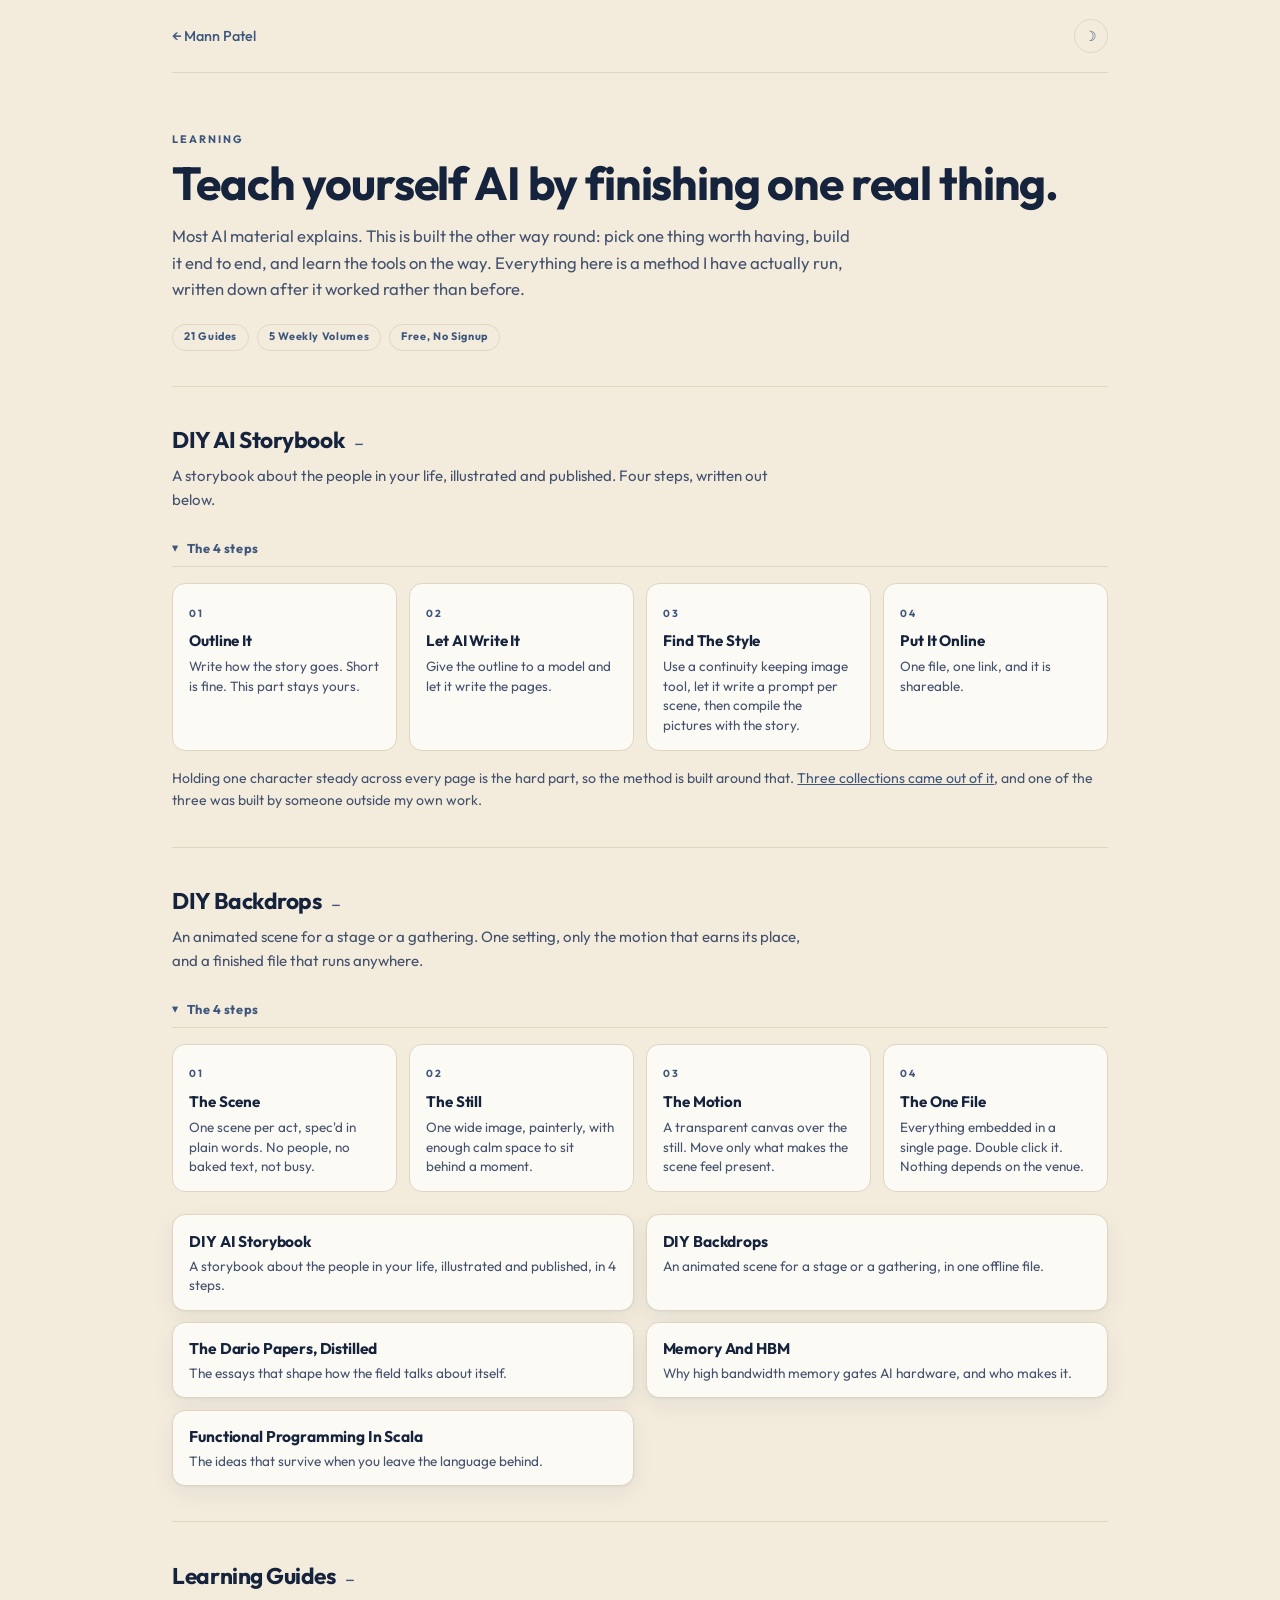
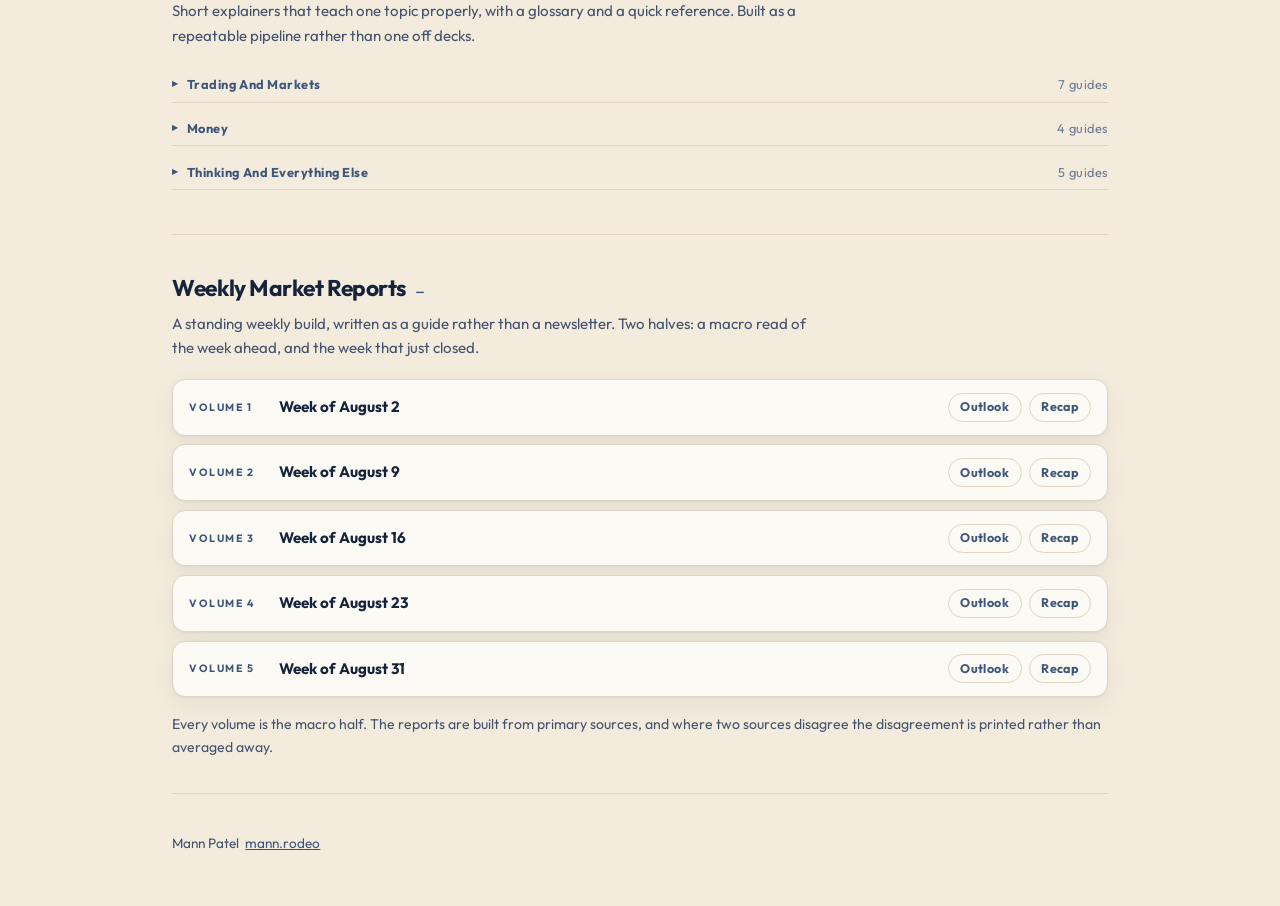
==== learn/index.html @ d6f85f83 "Publish Public landing â†’ mann-landing Synced from workspace via publish skill: - earn/index.html" ====
<!doctype html>
<html lang="en">
<head>
<meta charset="utf-8">
<meta name="viewport" content="width=device-width,initial-scale=1">
<title>Learning — Mann Patel</title>
<meta name="description" content="Teach yourself AI by finishing one real thing. Project workbooks, learning guides, and a weekly macro market read.">
<link rel="preconnect" href="https://fonts.googleapis.com">
<link rel="preconnect" href="https://fonts.gstatic.com" crossorigin>
<link href="https://fonts.googleapis.com/css2?family=Outfit:wght@400;500;700&display=swap" rel="stylesheet">
<style>
  *,*::before,*::after{margin:0;padding:0;box-sizing:border-box}

  /* Three-state theme, matching the homepage exactly. Anything defined ONLY
     inside the media query is unreachable by the manual toggle. */
  :root{
    --cream:#F3ECDD;--cream-hi:#FBF7EF;--cream-lo:#E7DECC;
    --navy:#16233C;--navy-2:#44526E;--navy-soft:#3E567C;
    --card:#FCFAF4;--line:#DFD5C2;
    --shadow:0 1px 2px rgba(22,35,60,.05),0 8px 24px rgba(22,35,60,.06);
  }
  @media (prefers-color-scheme: dark){
    :root:not([data-theme="light"]){
      --cream:#121B2D;--cream-hi:#182338;--cream-lo:#0D1524;
      --navy:#EFE9DA;--navy-2:#B9C4D8;--navy-soft:#9FB4D8;
      --card:#1A2540;--line:#2A3855;
      --shadow:0 1px 2px rgba(0,0,0,.20),0 8px 24px rgba(0,0,0,.24);
    }
  }
  :root[data-theme="dark"]{
    --cream:#121B2D;--cream-hi:#182338;--cream-lo:#0D1524;
    --navy:#EFE9DA;--navy-2:#B9C4D8;--navy-soft:#9FB4D8;
    --card:#1A2540;--line:#2A3855;
    --shadow:0 1px 2px rgba(0,0,0,.20),0 8px 24px rgba(0,0,0,.24);
  }

  body{font-family:Outfit,-apple-system,BlinkMacSystemFont,"Segoe UI",sans-serif;
    background:var(--cream);color:var(--navy);line-height:1.6;-webkit-font-smoothing:antialiased}
  .wrap{max-width:980px;margin:0 auto;padding:0 1.4rem}

  .top{display:flex;justify-content:space-between;align-items:center;
    padding:1.2rem 0;border-bottom:1px solid var(--line)}
  .top a{color:var(--navy-soft);text-decoration:none;font-size:.9rem;font-weight:500}
  .top a:hover{color:var(--navy)}
  .tt{background:none;border:1px solid var(--line);color:var(--navy-soft);
    border-radius:999px;width:34px;height:34px;cursor:pointer;font-size:.9rem;line-height:1}
  .tt:hover{color:var(--navy);border-color:var(--navy-soft)}

  header.hero{padding:3.2rem 0 2.2rem}
  .eyebrow{font-size:.68rem;font-weight:700;letter-spacing:.18em;text-transform:uppercase;color:var(--navy-soft)}
  h1{font-size:clamp(2rem,5vw,2.9rem);font-weight:700;letter-spacing:-.025em;margin:.5rem 0 .8rem;line-height:1.12}
  .lede{color:var(--navy-2);font-size:1.04rem;max-width:62ch}
  .stat{display:flex;gap:.5rem;flex-wrap:wrap;margin-top:1.3rem}
  .stat span{font-size:.68rem;font-weight:700;letter-spacing:.06em;color:var(--navy-soft);
    border:1px solid var(--line);border-radius:999px;padding:.24rem .68rem}

  section{padding:2.2rem 0;border-top:1px solid var(--line)}
  details.sec > summary,details.fold > summary{list-style:none;cursor:pointer}
  details.sec > summary::-webkit-details-marker,
  details.fold > summary::-webkit-details-marker{display:none}
  details.sec > summary{display:block}
  h2{font-size:1.42rem;font-weight:700;letter-spacing:-.02em;margin-bottom:.35rem}
  h2::after{content:"\2013";margin-left:.6rem;font-weight:400;color:var(--navy-soft);font-size:.8em;vertical-align:middle}
  details.sec:not([open]) h2::after{content:"\002B"}
  .sub{color:var(--navy-2);font-size:.94rem;max-width:64ch;margin-bottom:1.2rem}

  .fold-sum{display:flex;align-items:center;gap:.5rem;font-size:.8rem;font-weight:700;
    letter-spacing:.04em;color:var(--navy-soft);padding:.45rem 0;
    border-bottom:1px solid var(--line);margin-bottom:.5rem}
  .fold-sum:hover{color:var(--navy)}
  .fold-sum .chev{transition:transform .18s ease;font-size:.7rem;display:inline-block}
  details.fold[open] > .fold-sum .chev{transform:rotate(90deg)}
  details.fold[open] > .fold-sum{margin-bottom:1rem}
  .fold-sum .cnt{margin-left:auto;font-weight:400;opacity:.75}
  /* the generic prompt goes quiet once the fold is open, or it keeps telling you
     to do the thing you already did. The homepage has carried this rule since it
     was written; /learn was rebuilt separately and never got it. */
  details.fold[open] > .fold-sum .cnt.hint{opacity:0}

  .glist{display:grid;grid-template-columns:repeat(2,1fr);gap:.7rem}
  a.g{display:flex;flex-direction:column;gap:.18rem;background:var(--card);
    border:1px solid var(--line);border-radius:13px;padding:.85rem 1rem;
    text-decoration:none;color:inherit;box-shadow:var(--shadow);
    transition:transform .18s,border-color .18s}
  a.g:hover{transform:translateY(-2px);border-color:var(--navy-soft)}
  .gt{font-weight:700;font-size:.97rem;letter-spacing:-.01em}
  .gd{color:var(--navy-2);font-size:.85rem;line-height:1.45}

  .wk{display:flex;align-items:center;gap:1rem;background:var(--card);
    border:1px solid var(--line);border-radius:13px;padding:.8rem 1rem;
    margin-bottom:.55rem;box-shadow:var(--shadow);flex-wrap:wrap}
  .wv{font-size:.66rem;font-weight:700;letter-spacing:.14em;text-transform:uppercase;
    color:var(--navy-soft);min-width:74px}
  .wl{font-weight:700;font-size:.95rem;flex:1;min-width:150px}
  .wlinks{display:flex;gap:.45rem}
  .wlinks a{font-size:.78rem;font-weight:700;letter-spacing:.03em;text-decoration:none;
    color:var(--navy-soft);border:1px solid var(--line);border-radius:999px;padding:.22rem .72rem}
  .wlinks a:hover{color:var(--navy);border-color:var(--navy-soft)}

  .steps{display:grid;grid-template-columns:repeat(4,1fr);gap:.8rem}
  .step{background:var(--card);border:1px solid var(--line);border-radius:13px;padding:.9rem 1rem}
  .step .n{font-size:.64rem;font-weight:700;letter-spacing:.16em;color:var(--navy-soft)}
  .step h4{font-size:.95rem;font-weight:700;margin:.3rem 0 .25rem;letter-spacing:-.01em}
  .step p{color:var(--navy-2);font-size:.84rem;line-height:1.45}

  .note{color:var(--navy-2);font-size:.88rem;margin-top:1rem}
  .note a{color:var(--navy-soft)}
  footer{padding:2.4rem 0 3.2rem;border-top:1px solid var(--line);color:var(--navy-2);font-size:.85rem}
  footer a{color:var(--navy-soft)}


  /* ⚠ 375px: .fold-sum is a flex row with the hint pushed right by margin-left:auto.
     At phone width both halves wrap into each other and the label reads as two
     broken columns. Measurements never caught this - every overflow check passed
     because nothing exceeded the viewport. It was only visible by looking.
     Below 560px the summary stacks and the hint drops to its own line. */
  @media(max-width:560px){
    .fold-sum{flex-wrap:wrap;row-gap:.15rem}
    .fold-sum .cnt{margin-left:1.2rem;flex-basis:100%;font-size:.74rem}
  }
  @media(max-width:860px){.glist{grid-template-columns:1fr}.steps{grid-template-columns:repeat(2,1fr)}}
  @media(max-width:520px){.steps{grid-template-columns:1fr}}
  @media(prefers-reduced-motion:reduce){a.g,.fold-sum .chev{transition:none}}
</style>
</head>
<body>
<div class="wrap">

  <div class="top">
    <a href="/">&larr; Mann Patel</a>
    <button class="tt" id="tt" aria-label="Toggle light and dark">&#9789;</button>
  </div>

  <header class="hero">
    <span class="eyebrow">Learning</span>
    <h1>Teach yourself AI by finishing one real thing.</h1>
    <p class="lede">Most AI material explains. This is built the other way round: pick one thing worth having, build it end to end, and learn the tools on the way. Everything here is a method I have actually run, written down after it worked rather than before.</p>
    <div class="stat"><span>21 Guides</span><span>5 Weekly Volumes</span><span>Free, No Signup</span></div>
  </header>

  <section>
    <details class="sec" open>
      <summary><h2>DIY AI Storybook</h2><p class="sub">A storybook about the people in your life, illustrated and published. Four steps, written out below.</p></summary>

      <details class="fold" open>
        <summary class="fold-sum"><span class="chev">&#9656;</span> The 4 steps<span class="cnt hint">tap to open</span></summary>
        <div class="steps">
          <div class="step"><span class="n">01</span><h4>Outline It</h4><p>Write how the story goes. Short is fine. This part stays yours.</p></div>
          <div class="step"><span class="n">02</span><h4>Let AI Write It</h4><p>Give the outline to a model and let it write the pages.</p></div>
          <div class="step"><span class="n">03</span><h4>Find The Style</h4><p>Use a continuity keeping image tool, let it write a prompt per scene, then compile the pictures with the story.</p></div>
          <div class="step"><span class="n">04</span><h4>Put It Online</h4><p>One file, one link, and it is shareable.</p></div>
        </div>
        <p class="note">Holding one character steady across every page is the hard part, so the method is built around that. <a href="/#shipped">Three collections came out of it</a>, and one of the three was built by someone outside my own work.</p>
      </details>

    </details>
  </section>

  <section>
    <details class="sec" open>
      <summary><h2>DIY Backdrops</h2><p class="sub">An animated scene for a stage or a gathering. One setting, only the motion that earns its place, and a finished file that runs anywhere.</p></summary>

      <details class="fold" open>
        <summary class="fold-sum"><span class="chev">&#9656;</span> The 4 steps<span class="cnt hint">tap to open</span></summary>
        <div class="steps">
          <div class="step"><span class="n">01</span><h4>The Scene</h4><p>One scene per act, spec'd in plain words. No people, no baked text, not busy.</p></div>
          <div class="step"><span class="n">02</span><h4>The Still</h4><p>One wide image, painterly, with enough calm space to sit behind a moment.</p></div>
          <div class="step"><span class="n">03</span><h4>The Motion</h4><p>A transparent canvas over the still. Move only what makes the scene feel present.</p></div>
          <div class="step"><span class="n">04</span><h4>The One File</h4><p>Everything embedded in a single page. Double click it. Nothing depends on the venue.</p></div>
        </div>
      </details>

      <div class="glist" style="margin-top:1.4rem">
        <a class="g" href="/pdfs/ai-storybook-guide.pdf" target="_blank" rel="noopener"><span class="gt">DIY AI Storybook</span><span class="gd">A storybook about the people in your life, illustrated and published, in 4 steps.</span></a>
        <a class="g" href="/pdfs/diy-backdrops-guide.pdf" target="_blank" rel="noopener"><span class="gt">DIY Backdrops</span><span class="gd">An animated scene for a stage or a gathering, in one offline file.</span></a>
        <a class="g" href="/pdfs/dario-papers.pdf" target="_blank" rel="noopener"><span class="gt">The Dario Papers, Distilled</span><span class="gd">The essays that shape how the field talks about itself.</span></a>
        <a class="g" href="/pdfs/memory-hbm.pdf" target="_blank" rel="noopener"><span class="gt">Memory And HBM</span><span class="gd">Why high bandwidth memory gates AI hardware, and who makes it.</span></a>
        <a class="g" href="/pdfs/fp-scala.pdf" target="_blank" rel="noopener"><span class="gt">Functional Programming In Scala</span><span class="gd">The ideas that survive when you leave the language behind.</span></a>
      </div>
    </details>
  </section>

  

  <section>
    <details class="sec" open>
      <summary><h2>Learning Guides</h2><p class="sub">Short explainers that teach one topic properly, with a glossary and a quick reference. Built as a repeatable pipeline rather than one off decks.</p></summary>

      <details class="fold">
        <summary class="fold-sum"><span class="chev">&#9656;</span> Trading And Markets<span class="cnt">7 guides</span></summary>
        <div class="glist">
        <a class="g" href="/pdfs/hougaard-best-loser-wins.pdf" target="_blank" rel="noopener"><span class="gt">Best Loser Wins</span><span class="gd">Tom Hougaard on why tolerance is trained, not born.</span></a>
        <a class="g" href="/pdfs/hougaard-the-practice.pdf" target="_blank" rel="noopener"><span class="gt">Hougaard, The Practice</span><span class="gd">What the daily rep actually looks like.</span></a>
        <a class="g" href="/pdfs/paul-spring-and-size.pdf" target="_blank" rel="noopener"><span class="gt">The Spring And The Size</span><span class="gd">David Paul on recoil, and on sizing off the invalidation.</span></a>
        <a class="g" href="/pdfs/paul-in-this-moment.pdf" target="_blank" rel="noopener"><span class="gt">In This Moment</span><span class="gd">Losses as the cost of doing business.</span></a>
        <a class="g" href="/pdfs/capablanca-the-number.pdf" target="_blank" rel="noopener"><span class="gt">The Number</span><span class="gd">What a single figure hides.</span></a>
        <a class="g" href="/pdfs/capablanca-short-selling-master.pdf" target="_blank" rel="noopener"><span class="gt">Short Selling, Mastered</span><span class="gd">The side most people never learn.</span></a>
        <a class="g" href="/pdfs/stock-participation-guide.pdf" target="_blank" rel="noopener"><span class="gt">Stock Participation</span><span class="gd">How a share of a company actually reaches you.</span></a>
        </div>
      </details>

      <details class="fold">
        <summary class="fold-sum"><span class="chev">&#9656;</span> Money<span class="cnt">4 guides</span></summary>
        <div class="glist">
        <a class="g" href="/pdfs/rule-of-72.pdf" target="_blank" rel="noopener"><span class="gt">The Rule Of 72</span><span class="gd">One multiplication that tells you when money doubles.</span></a>
        <a class="g" href="/pdfs/fire-the-bucket-and-the-tap.pdf" target="_blank" rel="noopener"><span class="gt">The Bucket And The Tap</span><span class="gd">FIRE is one multiplication and one uncomfortable fact.</span></a>
        <a class="g" href="/pdfs/five-types-of-wealth.pdf" target="_blank" rel="noopener"><span class="gt">Five Types Of Wealth</span><span class="gd">The four kinds nobody counts.</span></a>
        <a class="g" href="/pdfs/nine-income-streams-checked.pdf" target="_blank" rel="noopener"><span class="gt">Nine Income Streams, Tested</span><span class="gd">A viral claim, checked. The tools are real, the arithmetic is not.</span></a>
        </div>
      </details>

      <details class="fold">
        <summary class="fold-sum"><span class="chev">&#9656;</span> Thinking And Everything Else<span class="cnt">5 guides</span></summary>
        <div class="glist">
        <a class="g" href="/pdfs/monty-hall-and-the-flip.pdf" target="_blank" rel="noopener"><span class="gt">Monty Hall And The Flip</span><span class="gd">Why switching wins, and why it feels wrong.</span></a>
        <a class="g" href="/pdfs/the-ladder.pdf" target="_blank" rel="noopener"><span class="gt">The Ladder</span><span class="gd">A mystical diagram and a physics joke drawing the same shape.</span></a>
        <a class="g" href="/pdfs/signs-and-bouncers.pdf" target="_blank" rel="noopener"><span class="gt">Signs And Bouncers</span><span class="gd">On process, control, and the limits of trying harder.</span></a>
        <a class="g" href="/pdfs/reading-brain-imaging.pdf" target="_blank" rel="noopener"><span class="gt">Reading Brain Imaging</span><span class="gd">How to read a scan without being fooled by one.</span></a>
        <a class="g" href="/pdfs/private-pilot-licence-guide.pdf" target="_blank" rel="noopener"><span class="gt">The Private Pilot Licence</span><span class="gd">What the certificate actually takes.</span></a>
        </div>
      </details>
    </details>
  </section>

  <section>
    <details class="sec" open>
      <summary><h2>Weekly Market Reports</h2><p class="sub">A standing weekly build, written as a guide rather than a newsletter. Two halves: a macro read of the week ahead, and the week that just closed.</p></summary>
        <div class="wk"><span class="wv">Volume 1</span><span class="wl">Week of August 2</span><span class="wlinks"><a href="/pdfs/weekly/2026-08-02-macro-outlook.pdf" target="_blank" rel="noopener">Outlook</a><a href="/pdfs/weekly/2026-08-02-macro-recap.pdf" target="_blank" rel="noopener">Recap</a></span></div>
        <div class="wk"><span class="wv">Volume 2</span><span class="wl">Week of August 9</span><span class="wlinks"><a href="/pdfs/weekly/2026-08-09-macro-outlook.pdf" target="_blank" rel="noopener">Outlook</a><a href="/pdfs/weekly/2026-08-09-macro-recap.pdf" target="_blank" rel="noopener">Recap</a></span></div>
        <div class="wk"><span class="wv">Volume 3</span><span class="wl">Week of August 16</span><span class="wlinks"><a href="/pdfs/weekly/2026-08-16-macro-outlook.pdf" target="_blank" rel="noopener">Outlook</a><a href="/pdfs/weekly/2026-08-16-macro-recap.pdf" target="_blank" rel="noopener">Recap</a></span></div>
        <div class="wk"><span class="wv">Volume 4</span><span class="wl">Week of August 23</span><span class="wlinks"><a href="/pdfs/weekly/2026-08-23-macro-outlook.pdf" target="_blank" rel="noopener">Outlook</a><a href="/pdfs/weekly/2026-08-23-macro-recap.pdf" target="_blank" rel="noopener">Recap</a></span></div>
        <div class="wk"><span class="wv">Volume 5</span><span class="wl">Week of August 31</span><span class="wlinks"><a href="/pdfs/weekly/2026-08-30-macro-outlook.pdf" target="_blank" rel="noopener">Outlook</a><a href="/pdfs/weekly/2026-08-30-macro-recap.pdf" target="_blank" rel="noopener">Recap</a></span></div>
      <p class="note">Every volume is the macro half. The reports are built from primary sources, and where two sources disagree the disagreement is printed rather than averaged away.</p>
    </details>
  </section>

  <footer>
    Mann Patel &nbsp;<a href="/">mann.rodeo</a>
  </footer>
</div>

<script>
  // Mirrors the homepage: an explicit choice is remembered, otherwise the system decides.
  (function(){
    var r=document.documentElement, k='mr-theme';
    try{ var s=localStorage.getItem(k); if(s) r.dataset.theme=s; }catch(e){}
    document.getElementById('tt').addEventListener('click', function(){
      var dark = r.dataset.theme ? r.dataset.theme==='dark'
        : matchMedia('(prefers-color-scheme: dark)').matches;
      r.dataset.theme = dark ? 'light' : 'dark';
      try{ localStorage.setItem(k, r.dataset.theme); }catch(e){}
    });
  })();
</script>
</body>
</html>
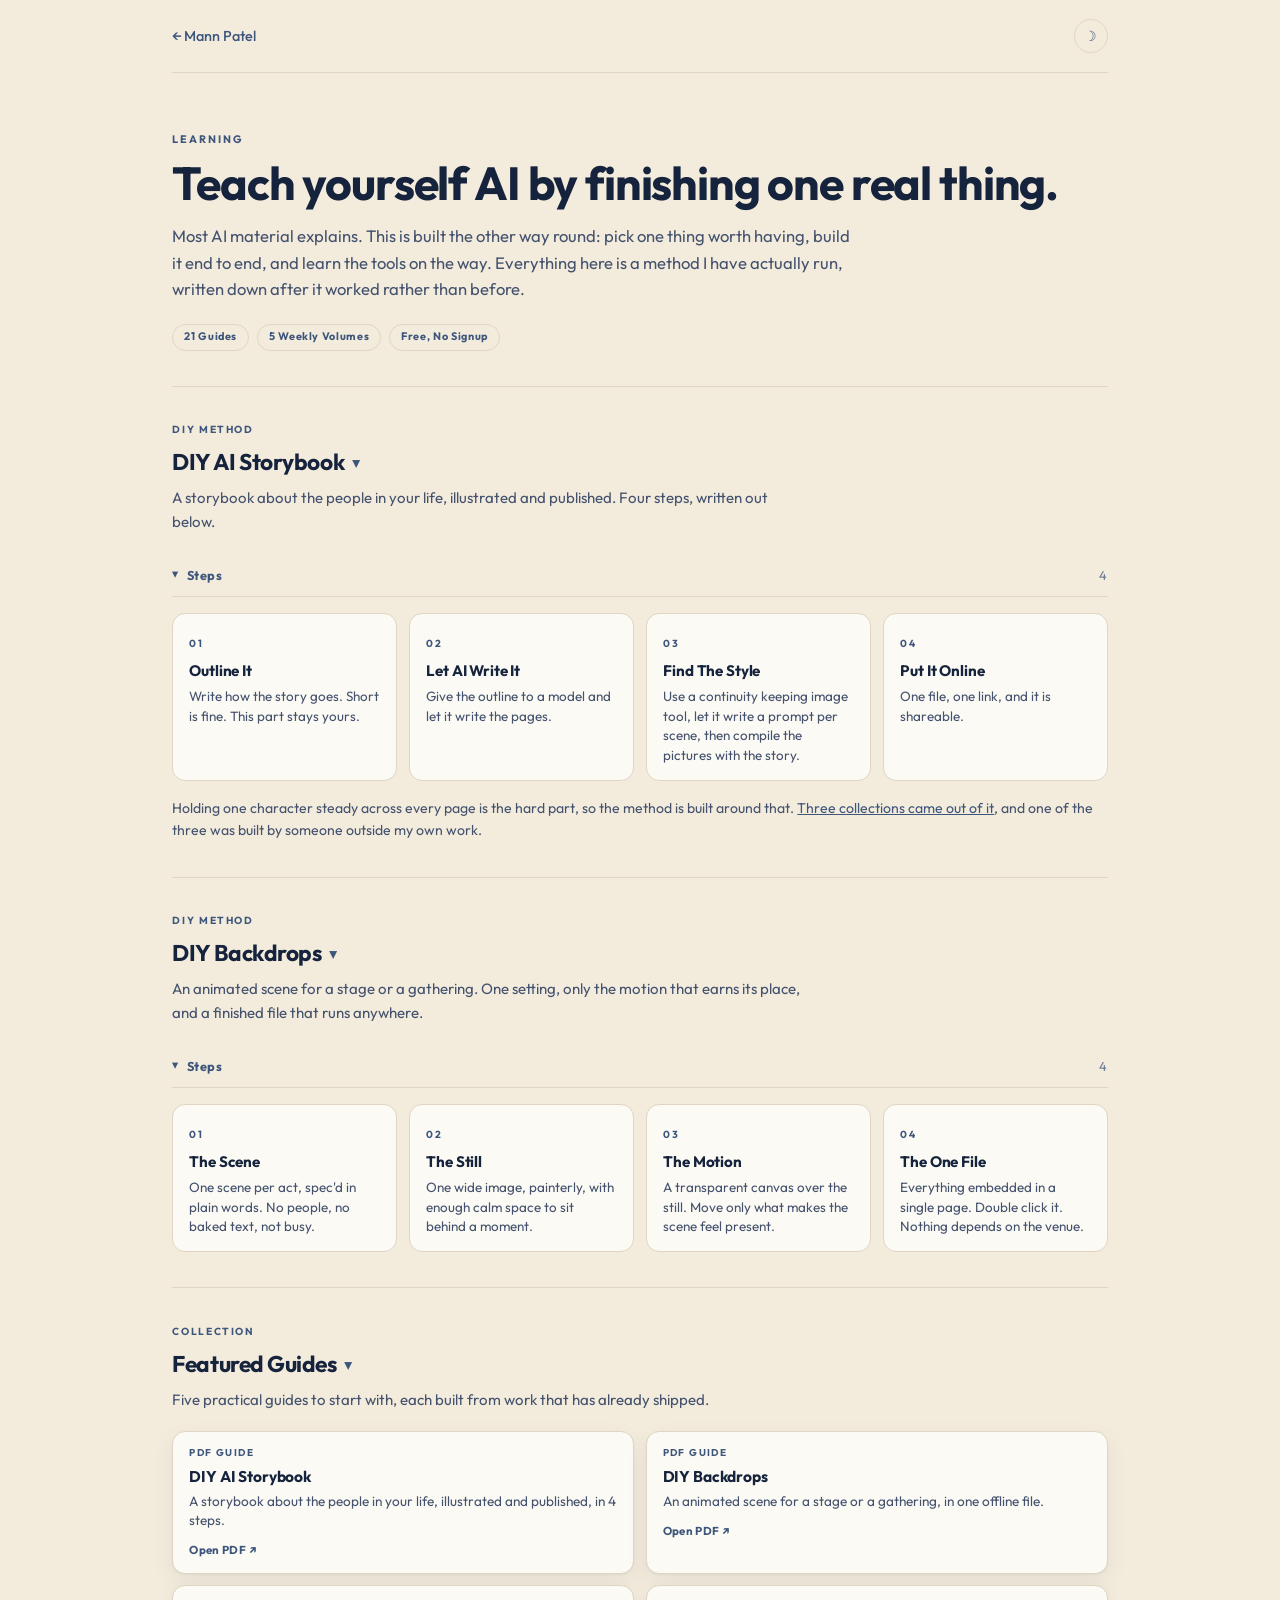
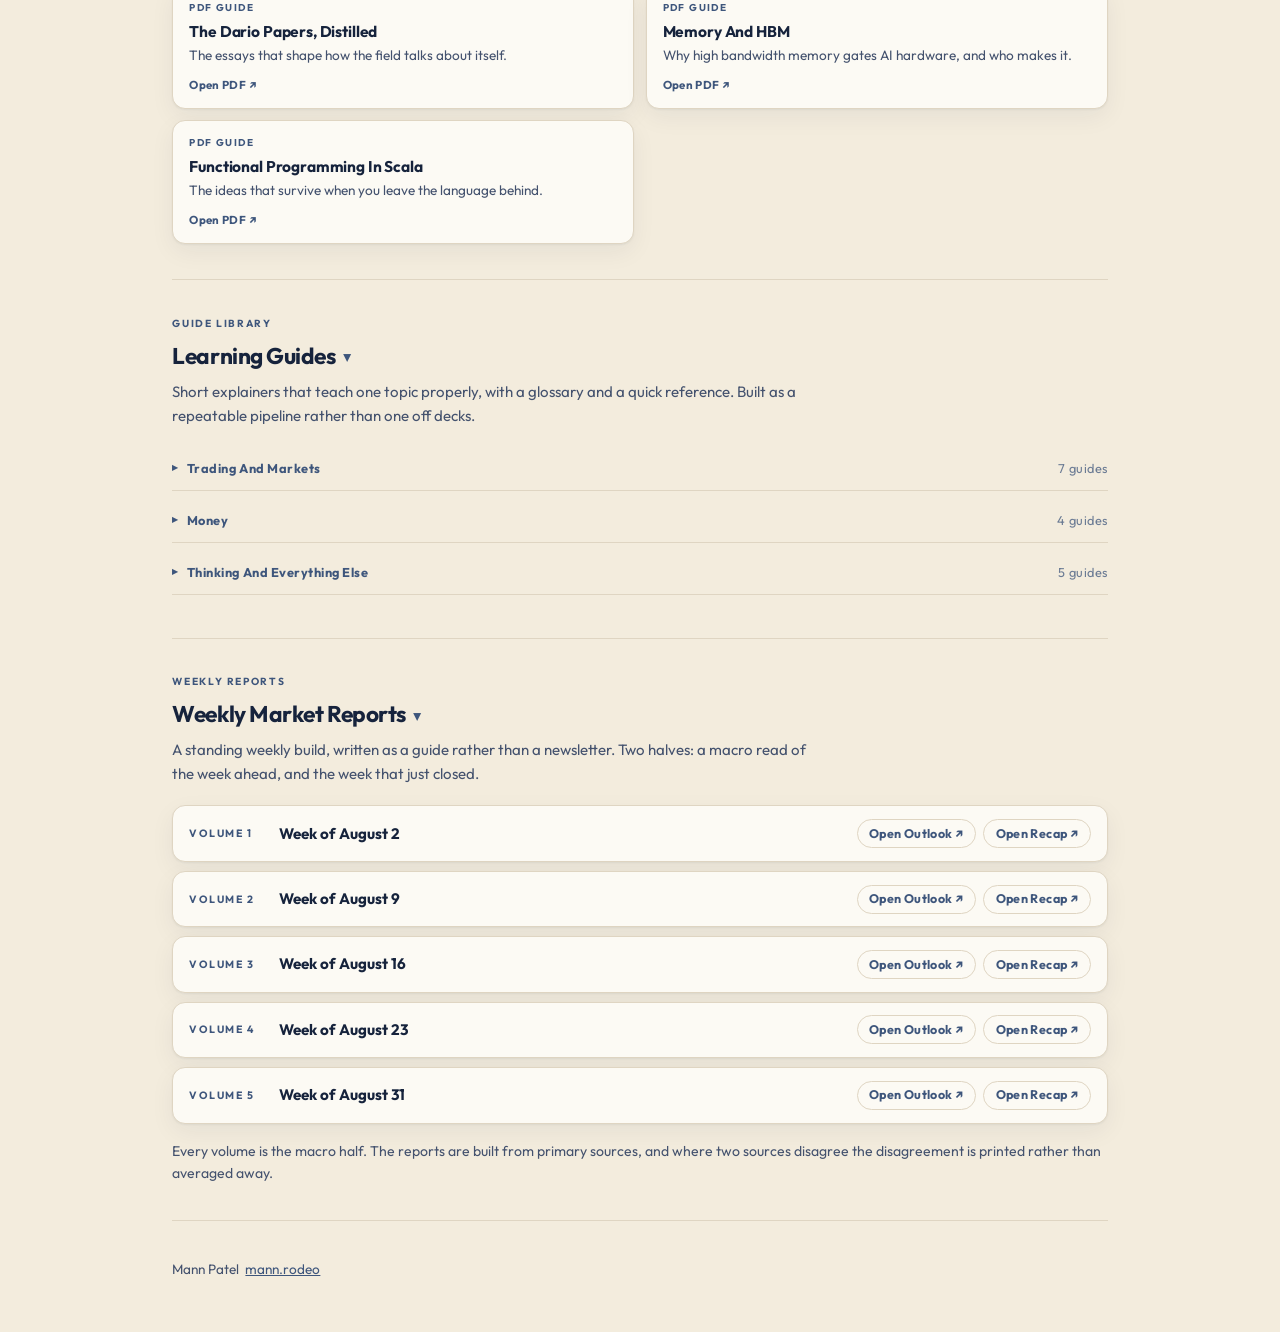
==== commit e3ca7e5e: "Refine Live and Learn labels Co-Authored-By: GPT-5.6 Sol <noreply@anthropic.com>" ====
--- a/learn/index.html
+++ b/learn/index.html
@@ -3,7 +3,7 @@
 <head>
 <meta charset="utf-8">
 <meta name="viewport" content="width=device-width,initial-scale=1">
-<title>Learning — Mann Patel</title>
+<title>Learning | Mann Patel</title>
 <meta name="description" content="Teach yourself AI by finishing one real thing. Project workbooks, learning guides, and a weekly macro market read.">
 <link rel="preconnect" href="https://fonts.googleapis.com">
 <link rel="preconnect" href="https://fonts.gstatic.com" crossorigin>
@@ -34,6 +34,22 @@
     --shadow:0 1px 2px rgba(0,0,0,.20),0 8px 24px rgba(0,0,0,.24);
   }
 
+
+  /* ---- four rules /learn never inherited from the homepage ----------------
+     Found 2026-08-31 by diffing the two stylesheets. /learn was rebuilt as its
+     own file, so every rule the homepage earned had to be re-earned here and
+     four never were. The focus ring is the one that mattered: 31 links and 8
+     folds, all keyboard reachable, none of them showing where you are. */
+  html{scroll-behavior:smooth}
+  body{overflow-x:hidden}
+  ::selection{background:rgba(62,86,124,.20)}
+  @media (prefers-color-scheme: dark){
+    :root:not([data-theme="light"]) ::selection{background:rgba(159,180,216,.30)}
+  }
+  :root[data-theme="dark"] ::selection{background:rgba(159,180,216,.30)}
+  a:focus-visible,button:focus-visible,summary:focus-visible{
+    outline:2px solid var(--navy);outline-offset:3px;border-radius:4px}
+  @media(prefers-reduced-motion:reduce){html{scroll-behavior:auto}}
   body{font-family:Outfit,-apple-system,BlinkMacSystemFont,"Segoe UI",sans-serif;
     background:var(--cream);color:var(--navy);line-height:1.6;-webkit-font-smoothing:antialiased}
   .wrap{max-width:980px;margin:0 auto;padding:0 1.4rem}
@@ -59,23 +75,23 @@
   details.sec > summary::-webkit-details-marker,
   details.fold > summary::-webkit-details-marker{display:none}
   details.sec > summary{display:block}
+  .section-kicker{display:block;margin-bottom:.35rem;font-size:.64rem;font-weight:700;
+    letter-spacing:.16em;text-transform:uppercase;color:var(--navy-soft)}
   h2{font-size:1.42rem;font-weight:700;letter-spacing:-.02em;margin-bottom:.35rem}
-  h2::after{content:"\2013";margin-left:.6rem;font-weight:400;color:var(--navy-soft);font-size:.8em;vertical-align:middle}
-  details.sec:not([open]) h2::after{content:"\002B"}
+  h2::after{content:"\25B8";display:inline-block;margin-left:.6rem;font-weight:400;
+    color:var(--navy-soft);font-size:.72em;vertical-align:middle;transform:rotate(90deg)}
+  details.sec:not([open]) h2::after{transform:none}
   .sub{color:var(--navy-2);font-size:.94rem;max-width:64ch;margin-bottom:1.2rem}
 
-  .fold-sum{display:flex;align-items:center;gap:.5rem;font-size:.8rem;font-weight:700;
+  .fold-sum{display:grid;grid-template-columns:auto minmax(0,1fr) auto;align-items:center;
+    min-height:44px;gap:.5rem;font-size:.8rem;font-weight:700;
     letter-spacing:.04em;color:var(--navy-soft);padding:.45rem 0;
     border-bottom:1px solid var(--line);margin-bottom:.5rem}
   .fold-sum:hover{color:var(--navy)}
   .fold-sum .chev{transition:transform .18s ease;font-size:.7rem;display:inline-block}
   details.fold[open] > .fold-sum .chev{transform:rotate(90deg)}
   details.fold[open] > .fold-sum{margin-bottom:1rem}
-  .fold-sum .cnt{margin-left:auto;font-weight:400;opacity:.75}
-  /* the generic prompt goes quiet once the fold is open, or it keeps telling you
-     to do the thing you already did. The homepage has carried this rule since it
-     was written; /learn was rebuilt separately and never got it. */
-  details.fold[open] > .fold-sum .cnt.hint{opacity:0}
+  .fold-sum .cnt{font-weight:400;opacity:.75;text-align:right}
 
   .glist{display:grid;grid-template-columns:repeat(2,1fr);gap:.7rem}
   a.g{display:flex;flex-direction:column;gap:.18rem;background:var(--card);
@@ -83,8 +99,12 @@
     text-decoration:none;color:inherit;box-shadow:var(--shadow);
     transition:transform .18s,border-color .18s}
   a.g:hover{transform:translateY(-2px);border-color:var(--navy-soft)}
+  a.g::before{content:"PDF GUIDE";font-size:.62rem;font-weight:700;letter-spacing:.14em;
+    color:var(--navy-soft)}
   .gt{font-weight:700;font-size:.97rem;letter-spacing:-.01em}
   .gd{color:var(--navy-2);font-size:.85rem;line-height:1.45}
+  a.g::after{content:"Open PDF ↗";margin-top:.45rem;font-size:.72rem;font-weight:700;
+    letter-spacing:.03em;color:var(--navy-soft)}
 
   .wk{display:flex;align-items:center;gap:1rem;background:var(--card);
     border:1px solid var(--line);border-radius:13px;padding:.8rem 1rem;
@@ -109,14 +129,9 @@
   footer a{color:var(--navy-soft)}
 
 
-  /* ⚠ 375px: .fold-sum is a flex row with the hint pushed right by margin-left:auto.
-     At phone width both halves wrap into each other and the label reads as two
-     broken columns. Measurements never caught this - every overflow check passed
-     because nothing exceeded the viewport. It was only visible by looking.
-     Below 560px the summary stacks and the hint drops to its own line. */
   @media(max-width:560px){
-    .fold-sum{flex-wrap:wrap;row-gap:.15rem}
-    .fold-sum .cnt{margin-left:1.2rem;flex-basis:100%;font-size:.74rem}
+    .fold-sum{gap:.4rem;padding:.65rem 0}
+    .fold-sum .cnt{max-width:13ch;font-size:.72rem;line-height:1.25}
   }
   @media(max-width:860px){.glist{grid-template-columns:1fr}.steps{grid-template-columns:repeat(2,1fr)}}
   @media(max-width:520px){.steps{grid-template-columns:1fr}}
@@ -140,10 +155,10 @@
 
   <section>
     <details class="sec" open>
-      <summary><h2>DIY AI Storybook</h2><p class="sub">A storybook about the people in your life, illustrated and published. Four steps, written out below.</p></summary>
+      <summary><span class="section-kicker">DIY Method</span><h2>DIY AI Storybook</h2><p class="sub">A storybook about the people in your life, illustrated and published. Four steps, written out below.</p></summary>
 
       <details class="fold" open>
-        <summary class="fold-sum"><span class="chev">&#9656;</span> The 4 steps<span class="cnt hint">tap to open</span></summary>
+        <summary class="fold-sum"><span class="chev">&#9656;</span> Steps<span class="cnt">4</span></summary>
         <div class="steps">
           <div class="step"><span class="n">01</span><h4>Outline It</h4><p>Write how the story goes. Short is fine. This part stays yours.</p></div>
           <div class="step"><span class="n">02</span><h4>Let AI Write It</h4><p>Give the outline to a model and let it write the pages.</p></div>
@@ -158,10 +173,10 @@
 
   <section>
     <details class="sec" open>
-      <summary><h2>DIY Backdrops</h2><p class="sub">An animated scene for a stage or a gathering. One setting, only the motion that earns its place, and a finished file that runs anywhere.</p></summary>
+      <summary><span class="section-kicker">DIY Method</span><h2>DIY Backdrops</h2><p class="sub">An animated scene for a stage or a gathering. One setting, only the motion that earns its place, and a finished file that runs anywhere.</p></summary>
 
       <details class="fold" open>
-        <summary class="fold-sum"><span class="chev">&#9656;</span> The 4 steps<span class="cnt hint">tap to open</span></summary>
+        <summary class="fold-sum"><span class="chev">&#9656;</span> Steps<span class="cnt">4</span></summary>
         <div class="steps">
           <div class="step"><span class="n">01</span><h4>The Scene</h4><p>One scene per act, spec'd in plain words. No people, no baked text, not busy.</p></div>
           <div class="step"><span class="n">02</span><h4>The Still</h4><p>One wide image, painterly, with enough calm space to sit behind a moment.</p></div>
@@ -170,7 +185,13 @@
         </div>
       </details>
 
-      <div class="glist" style="margin-top:1.4rem">
+    </details>
+  </section>
+
+  <section>
+    <details class="sec" open>
+      <summary><span class="section-kicker">Collection</span><h2>Featured Guides</h2><p class="sub">Five practical guides to start with, each built from work that has already shipped.</p></summary>
+      <div class="glist">
         <a class="g" href="/pdfs/ai-storybook-guide.pdf" target="_blank" rel="noopener"><span class="gt">DIY AI Storybook</span><span class="gd">A storybook about the people in your life, illustrated and published, in 4 steps.</span></a>
         <a class="g" href="/pdfs/diy-backdrops-guide.pdf" target="_blank" rel="noopener"><span class="gt">DIY Backdrops</span><span class="gd">An animated scene for a stage or a gathering, in one offline file.</span></a>
         <a class="g" href="/pdfs/dario-papers.pdf" target="_blank" rel="noopener"><span class="gt">The Dario Papers, Distilled</span><span class="gd">The essays that shape how the field talks about itself.</span></a>
@@ -184,7 +205,7 @@
 
   <section>
     <details class="sec" open>
-      <summary><h2>Learning Guides</h2><p class="sub">Short explainers that teach one topic properly, with a glossary and a quick reference. Built as a repeatable pipeline rather than one off decks.</p></summary>
+      <summary><span class="section-kicker">Guide Library</span><h2>Learning Guides</h2><p class="sub">Short explainers that teach one topic properly, with a glossary and a quick reference. Built as a repeatable pipeline rather than one off decks.</p></summary>
 
       <details class="fold">
         <summary class="fold-sum"><span class="chev">&#9656;</span> Trading And Markets<span class="cnt">7 guides</span></summary>
@@ -224,12 +245,12 @@
 
   <section>
     <details class="sec" open>
-      <summary><h2>Weekly Market Reports</h2><p class="sub">A standing weekly build, written as a guide rather than a newsletter. Two halves: a macro read of the week ahead, and the week that just closed.</p></summary>
-        <div class="wk"><span class="wv">Volume 1</span><span class="wl">Week of August 2</span><span class="wlinks"><a href="/pdfs/weekly/2026-08-02-macro-outlook.pdf" target="_blank" rel="noopener">Outlook</a><a href="/pdfs/weekly/2026-08-02-macro-recap.pdf" target="_blank" rel="noopener">Recap</a></span></div>
-        <div class="wk"><span class="wv">Volume 2</span><span class="wl">Week of August 9</span><span class="wlinks"><a href="/pdfs/weekly/2026-08-09-macro-outlook.pdf" target="_blank" rel="noopener">Outlook</a><a href="/pdfs/weekly/2026-08-09-macro-recap.pdf" target="_blank" rel="noopener">Recap</a></span></div>
-        <div class="wk"><span class="wv">Volume 3</span><span class="wl">Week of August 16</span><span class="wlinks"><a href="/pdfs/weekly/2026-08-16-macro-outlook.pdf" target="_blank" rel="noopener">Outlook</a><a href="/pdfs/weekly/2026-08-16-macro-recap.pdf" target="_blank" rel="noopener">Recap</a></span></div>
-        <div class="wk"><span class="wv">Volume 4</span><span class="wl">Week of August 23</span><span class="wlinks"><a href="/pdfs/weekly/2026-08-23-macro-outlook.pdf" target="_blank" rel="noopener">Outlook</a><a href="/pdfs/weekly/2026-08-23-macro-recap.pdf" target="_blank" rel="noopener">Recap</a></span></div>
-        <div class="wk"><span class="wv">Volume 5</span><span class="wl">Week of August 31</span><span class="wlinks"><a href="/pdfs/weekly/2026-08-30-macro-outlook.pdf" target="_blank" rel="noopener">Outlook</a><a href="/pdfs/weekly/2026-08-30-macro-recap.pdf" target="_blank" rel="noopener">Recap</a></span></div>
+      <summary><span class="section-kicker">Weekly Reports</span><h2>Weekly Market Reports</h2><p class="sub">A standing weekly build, written as a guide rather than a newsletter. Two halves: a macro read of the week ahead, and the week that just closed.</p></summary>
+        <div class="wk"><span class="wv">Volume 1</span><span class="wl">Week of August 2</span><span class="wlinks"><a href="/pdfs/weekly/2026-08-02-macro-outlook.pdf" target="_blank" rel="noopener">Open Outlook ↗</a><a href="/pdfs/weekly/2026-08-02-macro-recap.pdf" target="_blank" rel="noopener">Open Recap ↗</a></span></div>
+        <div class="wk"><span class="wv">Volume 2</span><span class="wl">Week of August 9</span><span class="wlinks"><a href="/pdfs/weekly/2026-08-09-macro-outlook.pdf" target="_blank" rel="noopener">Open Outlook ↗</a><a href="/pdfs/weekly/2026-08-09-macro-recap.pdf" target="_blank" rel="noopener">Open Recap ↗</a></span></div>
+        <div class="wk"><span class="wv">Volume 3</span><span class="wl">Week of August 16</span><span class="wlinks"><a href="/pdfs/weekly/2026-08-16-macro-outlook.pdf" target="_blank" rel="noopener">Open Outlook ↗</a><a href="/pdfs/weekly/2026-08-16-macro-recap.pdf" target="_blank" rel="noopener">Open Recap ↗</a></span></div>
+        <div class="wk"><span class="wv">Volume 4</span><span class="wl">Week of August 23</span><span class="wlinks"><a href="/pdfs/weekly/2026-08-23-macro-outlook.pdf" target="_blank" rel="noopener">Open Outlook ↗</a><a href="/pdfs/weekly/2026-08-23-macro-recap.pdf" target="_blank" rel="noopener">Open Recap ↗</a></span></div>
+        <div class="wk"><span class="wv">Volume 5</span><span class="wl">Week of August 31</span><span class="wlinks"><a href="/pdfs/weekly/2026-08-30-macro-outlook.pdf" target="_blank" rel="noopener">Open Outlook ↗</a><a href="/pdfs/weekly/2026-08-30-macro-recap.pdf" target="_blank" rel="noopener">Open Recap ↗</a></span></div>
       <p class="note">Every volume is the macro half. The reports are built from primary sources, and where two sources disagree the disagreement is printed rather than averaged away.</p>
     </details>
   </section>
@@ -242,7 +263,7 @@
 <script>
   // Mirrors the homepage: an explicit choice is remembered, otherwise the system decides.
   (function(){
-    var r=document.documentElement, k='mr-theme';
+    var r=document.documentElement, k='rodeo.theme';
     try{ var s=localStorage.getItem(k); if(s) r.dataset.theme=s; }catch(e){}
     document.getElementById('tt').addEventListener('click', function(){
       var dark = r.dataset.theme ? r.dataset.theme==='dark'
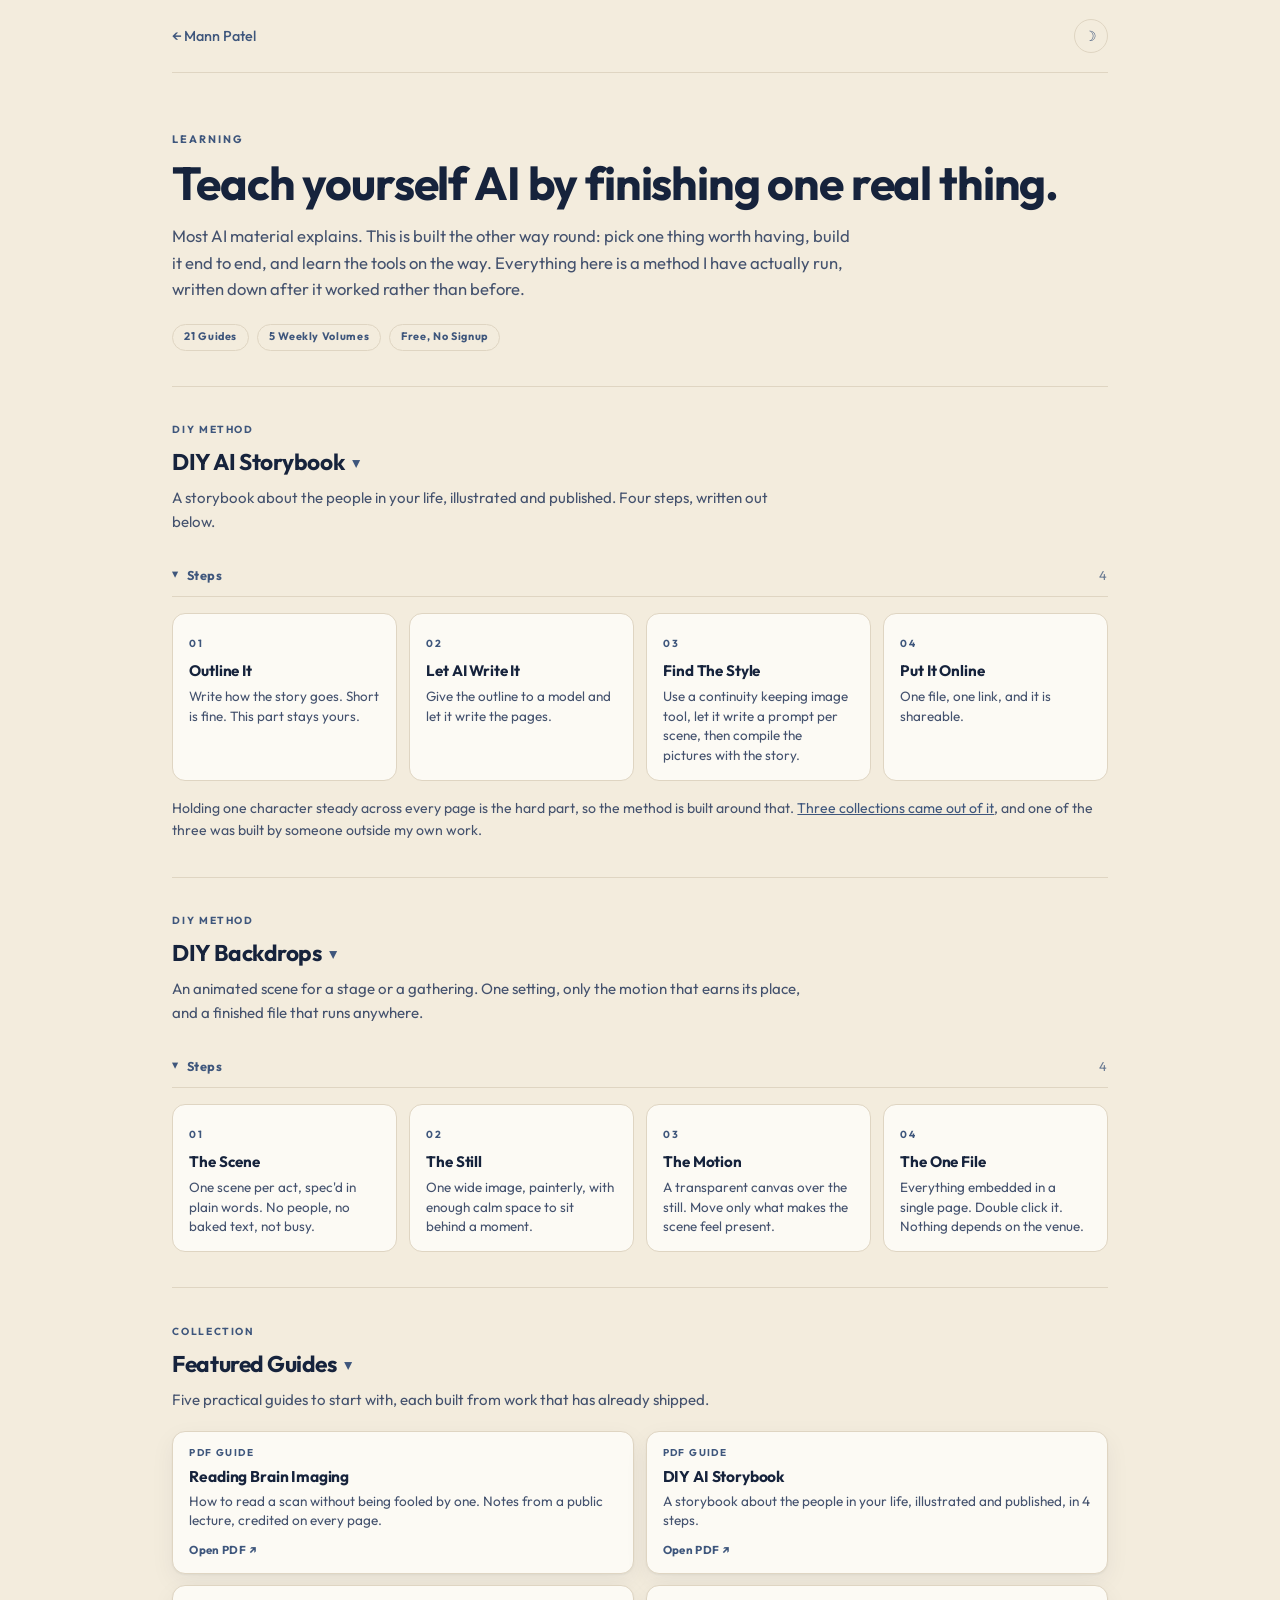
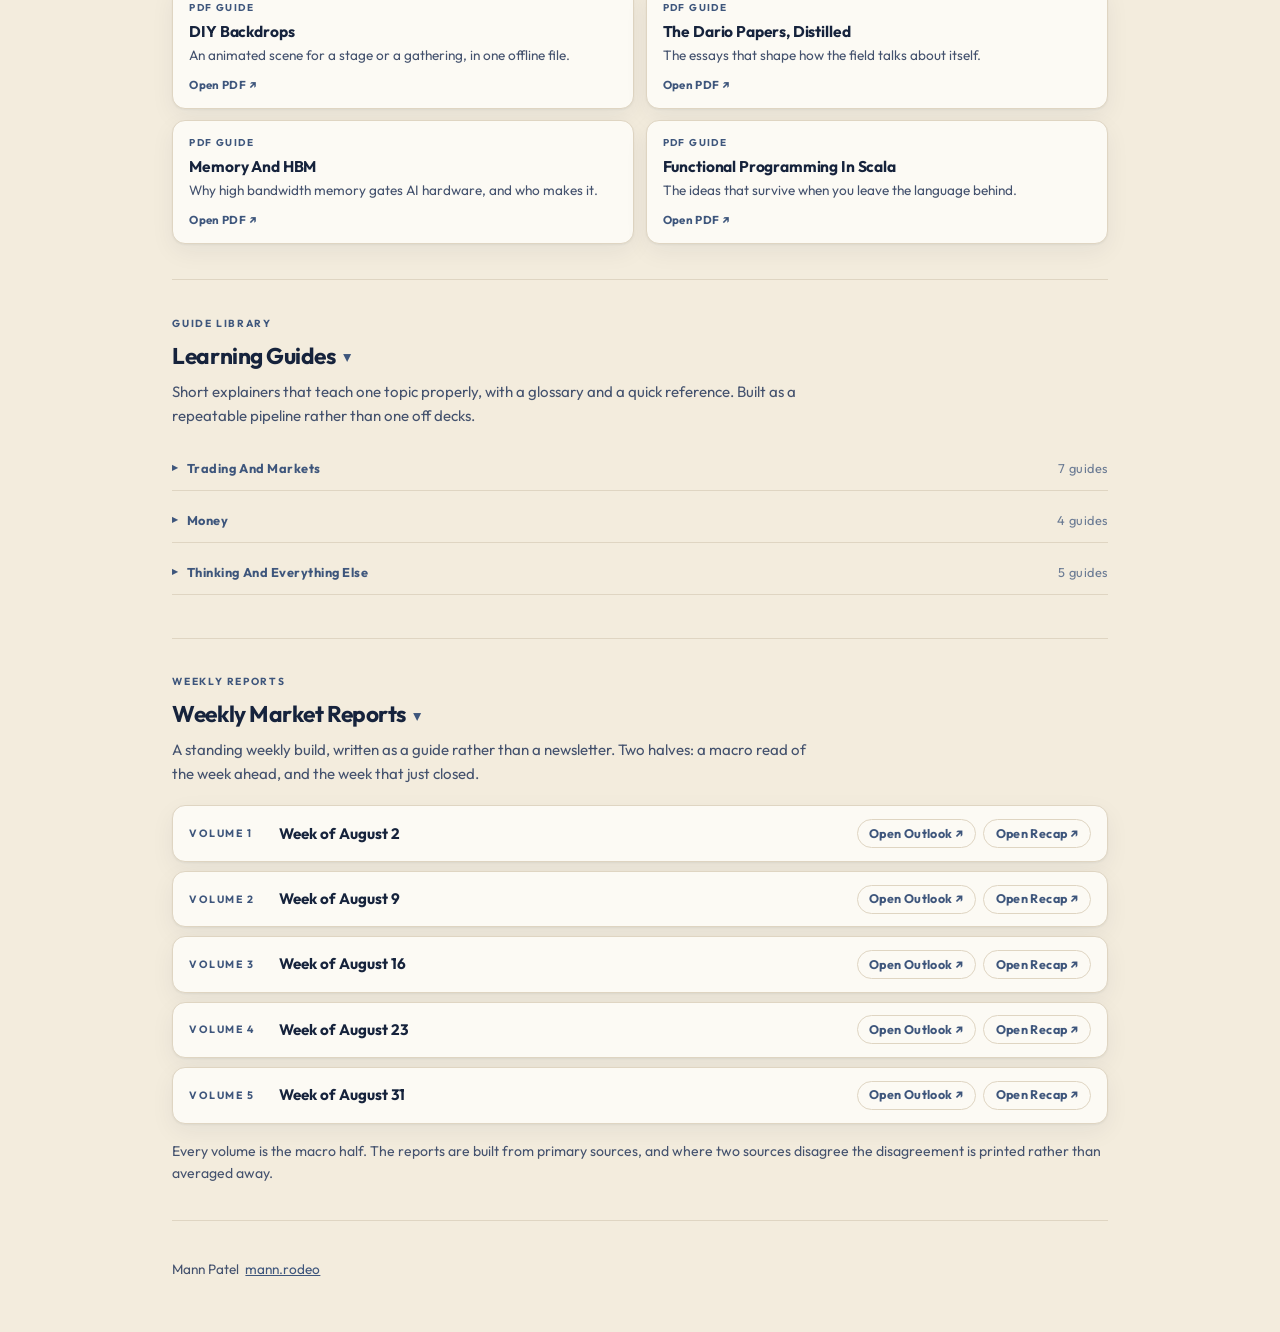
==== commit a23f08a5: "Publish Public landing â†’ mann-landing Synced from workspace via publish skill: - earn/index.html -" ====
--- a/learn/index.html
+++ b/learn/index.html
@@ -71,6 +71,11 @@
     border:1px solid var(--line);border-radius:999px;padding:.24rem .68rem}
 
   section{padding:2.2rem 0;border-top:1px solid var(--line)}
+  /* ⚠ Deep links added 2026-08-31: the five sections had NO ids, so nothing
+     could link to /learn#weekly. Nothing was broken - a link that does not
+     exist cannot 404 - which is exactly why no checker found it. scroll-margin
+     keeps a jumped-to heading off the very top edge. */
+  section[id]{scroll-margin-top:1.2rem}
   details.sec > summary,details.fold > summary{list-style:none;cursor:pointer}
   details.sec > summary::-webkit-details-marker,
   details.fold > summary::-webkit-details-marker{display:none}
@@ -153,7 +158,7 @@
     <div class="stat"><span>21 Guides</span><span>5 Weekly Volumes</span><span>Free, No Signup</span></div>
   </header>
 
-  <section>
+  <section id="storybook">
     <details class="sec" open>
       <summary><span class="section-kicker">DIY Method</span><h2>DIY AI Storybook</h2><p class="sub">A storybook about the people in your life, illustrated and published. Four steps, written out below.</p></summary>
 
@@ -171,7 +176,7 @@
     </details>
   </section>
 
-  <section>
+  <section id="backdrops">
     <details class="sec" open>
       <summary><span class="section-kicker">DIY Method</span><h2>DIY Backdrops</h2><p class="sub">An animated scene for a stage or a gathering. One setting, only the motion that earns its place, and a finished file that runs anywhere.</p></summary>
 
@@ -188,10 +193,11 @@
     </details>
   </section>
 
-  <section>
+  <section id="featured">
     <details class="sec" open>
       <summary><span class="section-kicker">Collection</span><h2>Featured Guides</h2><p class="sub">Five practical guides to start with, each built from work that has already shipped.</p></summary>
       <div class="glist">
+        <a class="g" href="/pdfs/reading-brain-imaging.pdf" target="_blank" rel="noopener"><span class="gt">Reading Brain Imaging</span><span class="gd">How to read a scan without being fooled by one. Notes from a public lecture, credited on every page.</span></a>
         <a class="g" href="/pdfs/ai-storybook-guide.pdf" target="_blank" rel="noopener"><span class="gt">DIY AI Storybook</span><span class="gd">A storybook about the people in your life, illustrated and published, in 4 steps.</span></a>
         <a class="g" href="/pdfs/diy-backdrops-guide.pdf" target="_blank" rel="noopener"><span class="gt">DIY Backdrops</span><span class="gd">An animated scene for a stage or a gathering, in one offline file.</span></a>
         <a class="g" href="/pdfs/dario-papers.pdf" target="_blank" rel="noopener"><span class="gt">The Dario Papers, Distilled</span><span class="gd">The essays that shape how the field talks about itself.</span></a>
@@ -203,7 +209,7 @@
 
   
 
-  <section>
+  <section id="guides">
     <details class="sec" open>
       <summary><span class="section-kicker">Guide Library</span><h2>Learning Guides</h2><p class="sub">Short explainers that teach one topic properly, with a glossary and a quick reference. Built as a repeatable pipeline rather than one off decks.</p></summary>
 
@@ -236,14 +242,13 @@
         <a class="g" href="/pdfs/monty-hall-and-the-flip.pdf" target="_blank" rel="noopener"><span class="gt">Monty Hall And The Flip</span><span class="gd">Why switching wins, and why it feels wrong.</span></a>
         <a class="g" href="/pdfs/the-ladder.pdf" target="_blank" rel="noopener"><span class="gt">The Ladder</span><span class="gd">A mystical diagram and a physics joke drawing the same shape.</span></a>
         <a class="g" href="/pdfs/signs-and-bouncers.pdf" target="_blank" rel="noopener"><span class="gt">Signs And Bouncers</span><span class="gd">On process, control, and the limits of trying harder.</span></a>
-        <a class="g" href="/pdfs/reading-brain-imaging.pdf" target="_blank" rel="noopener"><span class="gt">Reading Brain Imaging</span><span class="gd">How to read a scan without being fooled by one.</span></a>
         <a class="g" href="/pdfs/private-pilot-licence-guide.pdf" target="_blank" rel="noopener"><span class="gt">The Private Pilot Licence</span><span class="gd">What the certificate actually takes.</span></a>
         </div>
       </details>
     </details>
   </section>
 
-  <section>
+  <section id="weekly">
     <details class="sec" open>
       <summary><span class="section-kicker">Weekly Reports</span><h2>Weekly Market Reports</h2><p class="sub">A standing weekly build, written as a guide rather than a newsletter. Two halves: a macro read of the week ahead, and the week that just closed.</p></summary>
         <div class="wk"><span class="wv">Volume 1</span><span class="wl">Week of August 2</span><span class="wlinks"><a href="/pdfs/weekly/2026-08-02-macro-outlook.pdf" target="_blank" rel="noopener">Open Outlook ↗</a><a href="/pdfs/weekly/2026-08-02-macro-recap.pdf" target="_blank" rel="noopener">Open Recap ↗</a></span></div>
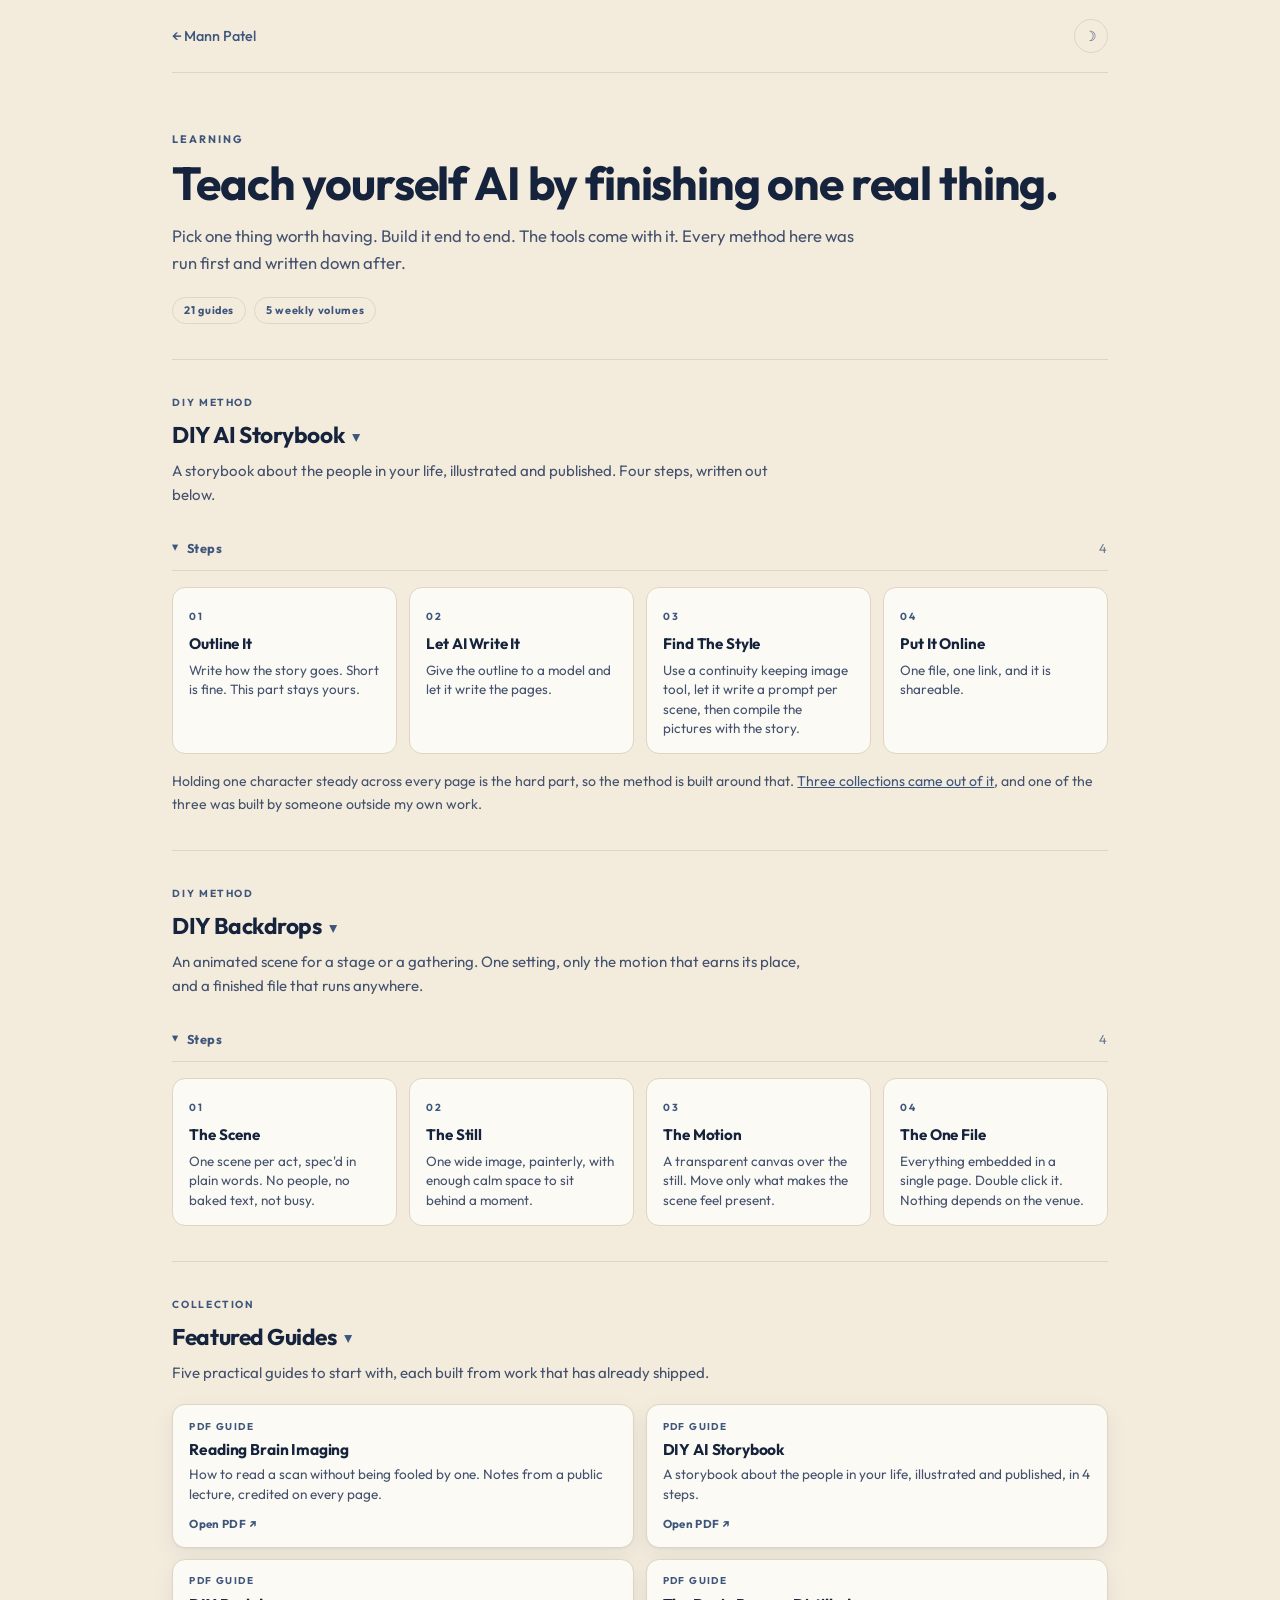
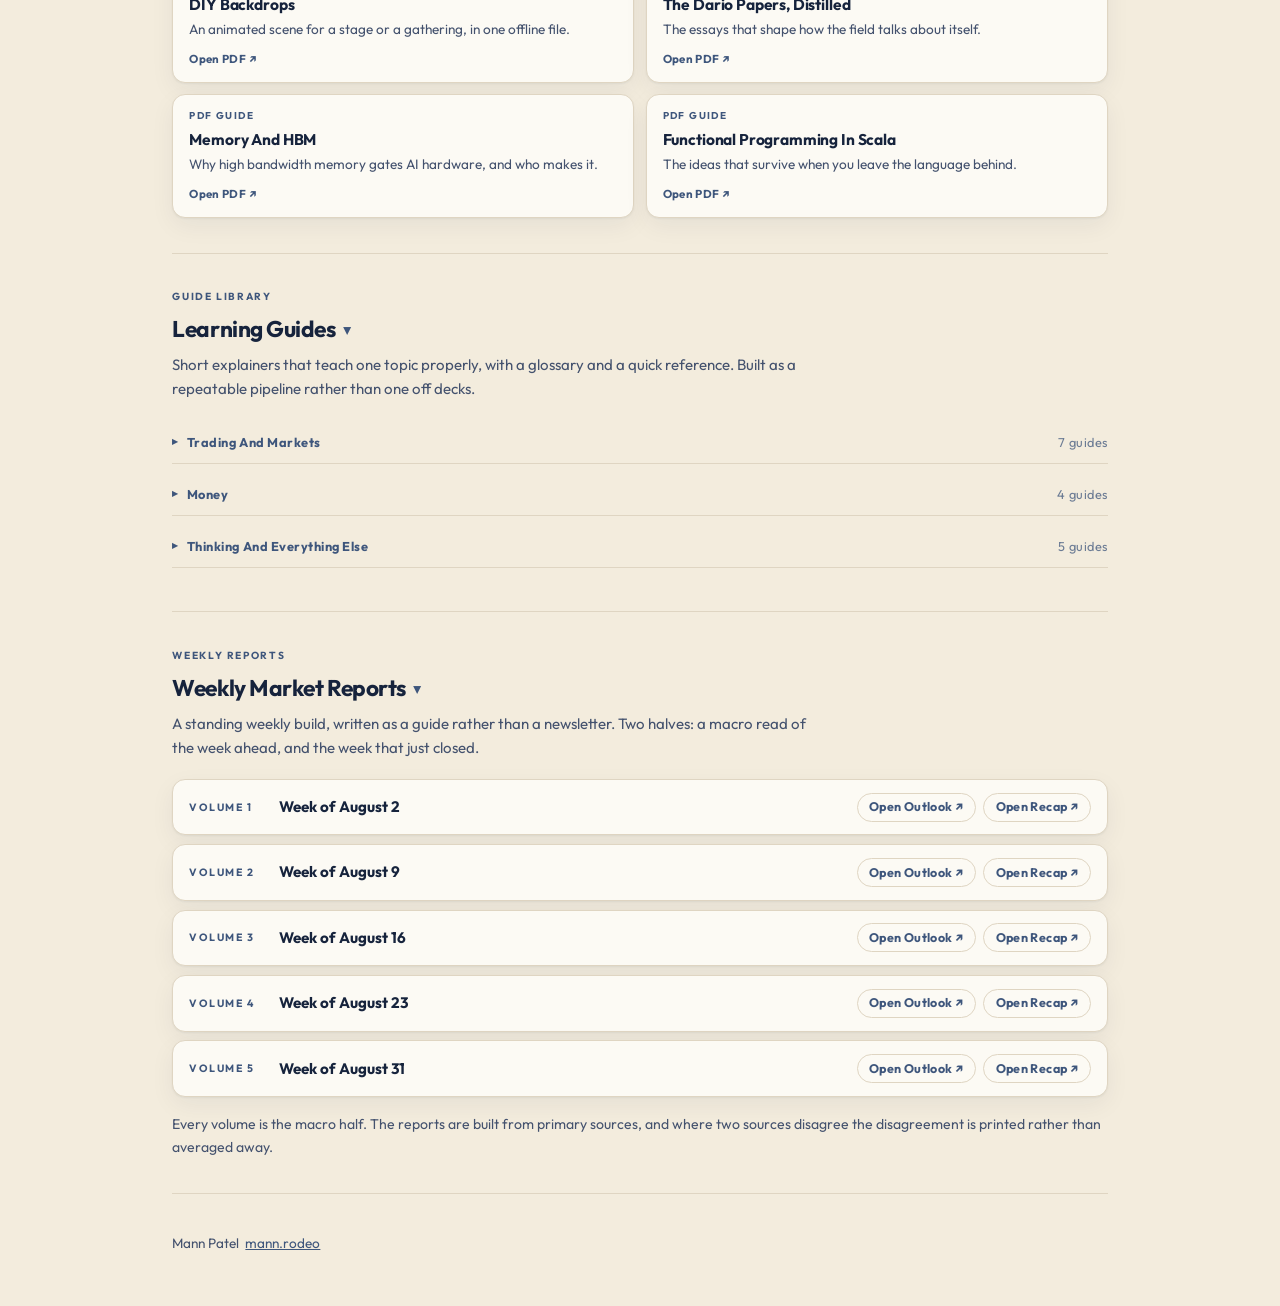
==== commit e142d7c4: "Publish Public landing â†’ mann-landing Synced from workspace via publish skill: - ndex.html - learn" ====
--- a/learn/index.html
+++ b/learn/index.html
@@ -154,8 +154,8 @@
   <header class="hero">
     <span class="eyebrow">Learning</span>
     <h1>Teach yourself AI by finishing one real thing.</h1>
-    <p class="lede">Most AI material explains. This is built the other way round: pick one thing worth having, build it end to end, and learn the tools on the way. Everything here is a method I have actually run, written down after it worked rather than before.</p>
-    <div class="stat"><span>21 Guides</span><span>5 Weekly Volumes</span><span>Free, No Signup</span></div>
+    <p class="lede">Pick one thing worth having. Build it end to end. The tools come with it. Every method here was run first and written down after.</p>
+    <div class="stat"><span id="nGuides">Guides</span><span id="nWeekly">Weekly volumes</span></div>
   </header>
 
   <section id="storybook">
@@ -278,5 +278,21 @@
     });
   })();
 </script>
+
+<script>
+/* Count what the page actually links rather than trusting a typed number. His
+   direction 2026-09-01, 01:36: "the 21 guides and five weekly volumes don't
+   hard code those as we will have more updates." A typed count is a promise
+   the page cannot keep; a counted one cannot drift. */
+(function(){
+  function n(sel){var e=document.querySelector(sel);
+    return e?e.querySelectorAll('a.g').length:0;}
+  function set(id,c,one,many){var e=document.getElementById(id);
+    if(e&&c)e.textContent=c+' '+(c===1?one:many);}
+  set('nGuides', n('#guides')+n('#featured'), 'guide', 'guides');
+  var wk=document.querySelectorAll('#weekly .wk').length;
+  set('nWeekly', wk, 'weekly volume', 'weekly volumes');
+})();
+</script>
 </body>
 </html>
